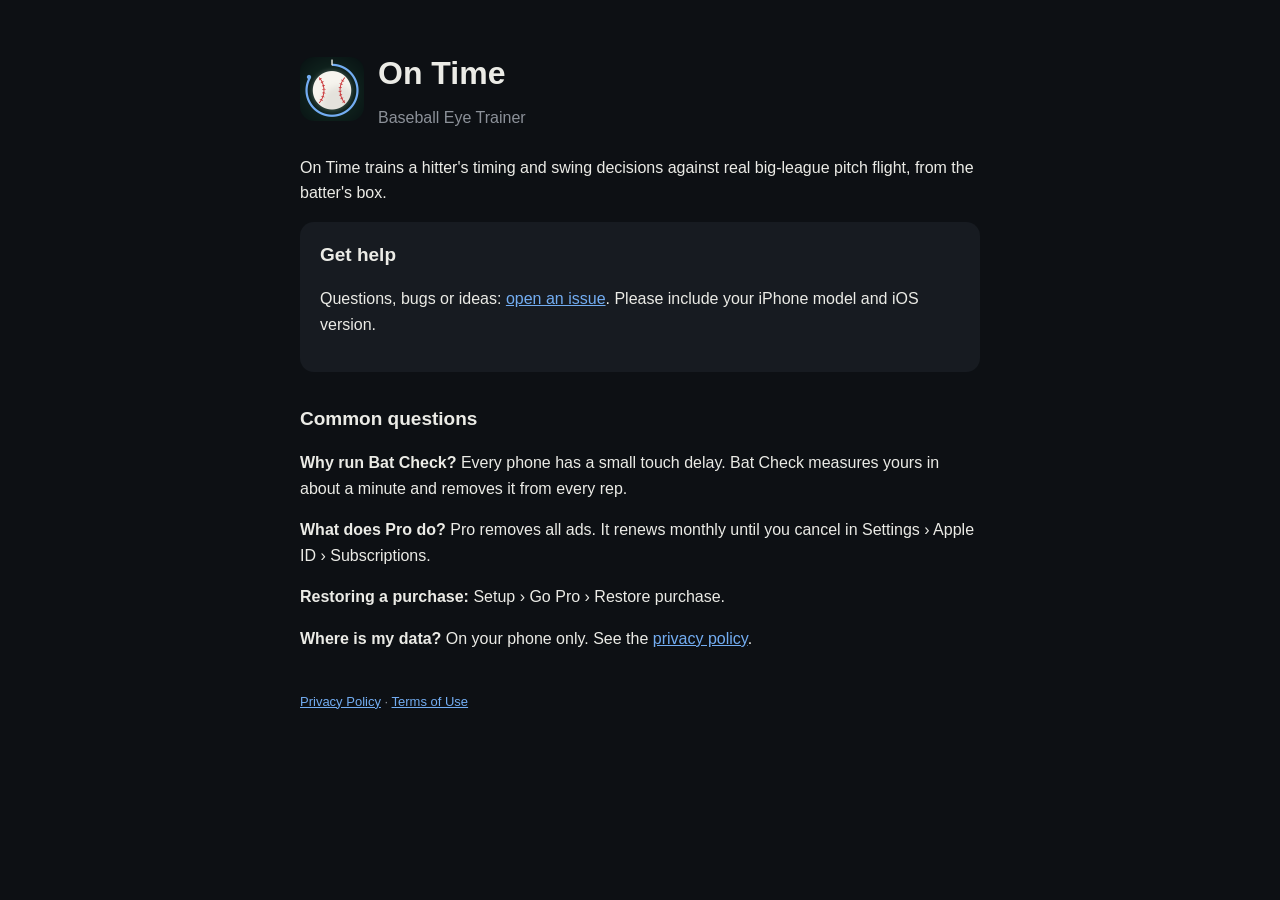
==== index.html @ 45e38807 "Support and privacy pages for On Time Co-Authored-By: Claude Opus 5.5 <noreply@anthropic.com>" ====
<!doctype html><html lang="en"><head><meta charset="utf-8"><meta name="viewport" content="width=device-width,initial-scale=1">
<title>On Time: Baseball Eye Trainer — Support</title><link rel="stylesheet" href="style.css"></head><body><main>
<header><img src="icon.png" alt=""><div><h1>On Time</h1><div class="dim">Baseball Eye Trainer</div></div></header>
<p>On Time trains a hitter's timing and swing decisions against real big-league pitch flight, from the batter's box.</p>
<div class="card"><h2 style="margin-top:0">Get help</h2>
<p>Questions, bugs or ideas: <a href="https://github.com/Joemet123/on-time-app/issues">open an issue</a>. Please include your iPhone model and iOS version.</p></div>
<h2>Common questions</h2>
<p><strong>Why run Bat Check?</strong> Every phone has a small touch delay. Bat Check measures yours in about a minute and removes it from every rep.</p>
<p><strong>What does Pro do?</strong> Pro removes all ads. It renews monthly until you cancel in Settings &rsaquo; Apple ID &rsaquo; Subscriptions.</p>
<p><strong>Restoring a purchase:</strong> Setup &rsaquo; Go Pro &rsaquo; Restore purchase.</p>
<p><strong>Where is my data?</strong> On your phone only. See the <a href="privacy.html">privacy policy</a>.</p>
<footer><a href="privacy.html">Privacy Policy</a> · <a href="https://www.apple.com/legal/internet-services/itunes/dev/stdeula/">Terms of Use</a></footer>
</main></body></html>
---- style.css ----
:root{--bg:#0d1014;--panel:#171b21;--ink:#ebebe6;--dim:#8c9199;--accent:#73adf2}
*{box-sizing:border-box}body{margin:0;background:var(--bg);color:var(--ink);font:16px/1.6 -apple-system,BlinkMacSystemFont,"SF Pro Text",Helvetica,Arial,sans-serif}
main{max-width:720px;margin:0 auto;padding:48px 20px 64px}h1{font-size:32px;margin:0 0 6px}h2{font-size:19px;margin:32px 0 8px}
p,li{color:var(--ink)}.dim{color:var(--dim)}a{color:var(--accent)}header{display:flex;gap:14px;align-items:center;margin-bottom:24px}
header img{width:64px;height:64px;border-radius:14px}.card{background:var(--panel);border-radius:14px;padding:18px 20px;margin:16px 0}
footer{margin-top:40px;font-size:13px;color:var(--dim)}
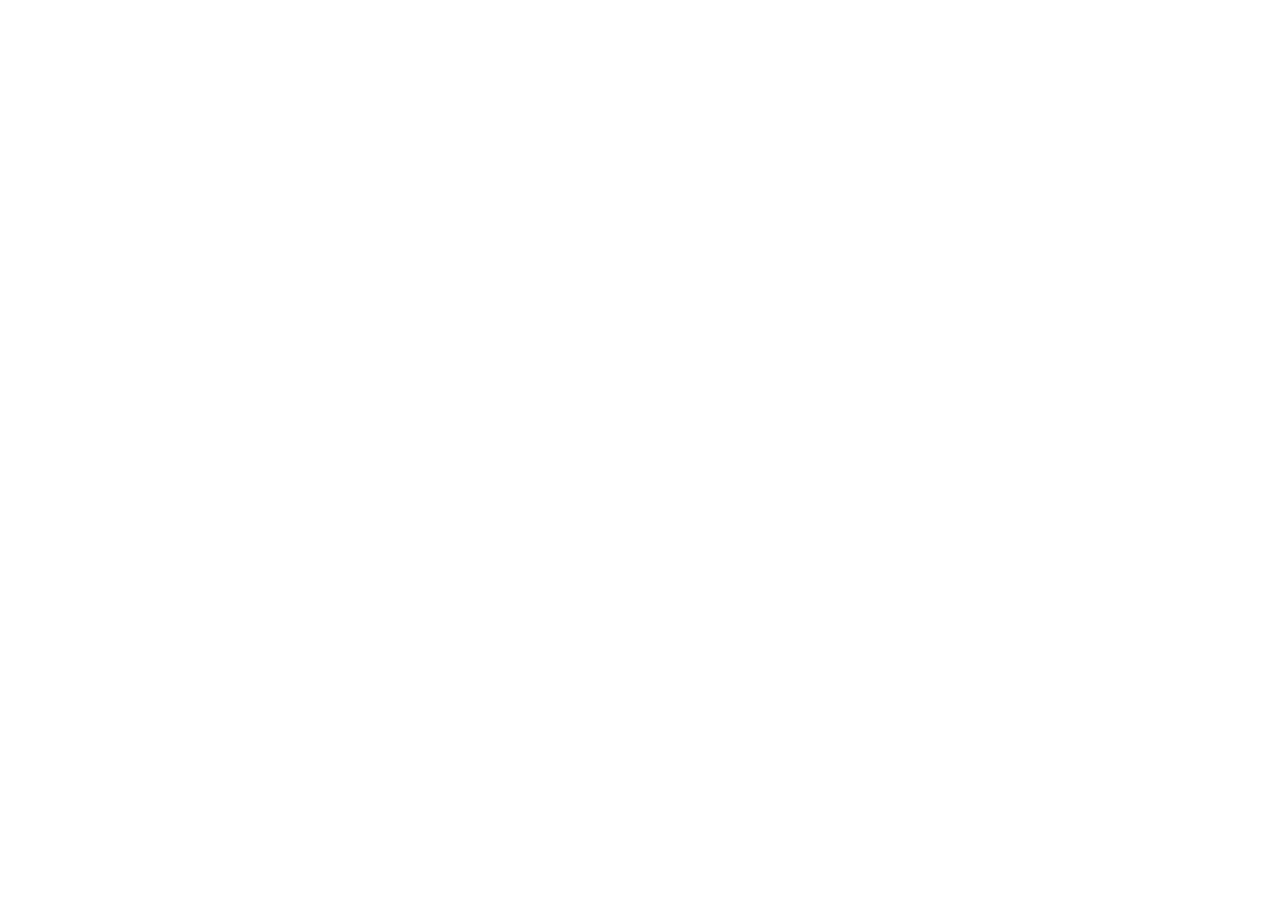
==== commit 0d6d006a: "Support and privacy pages moved to joemet123.com/apps/ontime/ Both pages now forward: support to /ap" ====
--- a/index.html
+++ b/index.html
@@ -1,13 +1,15 @@
-<!doctype html><html lang="en"><head><meta charset="utf-8"><meta name="viewport" content="width=device-width,initial-scale=1">
-<title>On Time: Baseball Eye Trainer — Support</title><link rel="stylesheet" href="style.css"></head><body><main>
-<header><img src="icon.png" alt=""><div><h1>On Time</h1><div class="dim">Baseball Eye Trainer</div></div></header>
-<p>On Time trains a hitter's timing and swing decisions against real big-league pitch flight, from the batter's box.</p>
-<div class="card"><h2 style="margin-top:0">Get help</h2>
-<p>Questions, bugs or ideas: <a href="https://github.com/Joemet123/on-time-app/issues">open an issue</a>. Please include your iPhone model and iOS version.</p></div>
-<h2>Common questions</h2>
-<p><strong>Why run Bat Check?</strong> Every phone has a small touch delay. Bat Check measures yours in about a minute and removes it from every rep.</p>
-<p><strong>What does Pro do?</strong> Pro removes all ads. It renews monthly until you cancel in Settings &rsaquo; Apple ID &rsaquo; Subscriptions.</p>
-<p><strong>Restoring a purchase:</strong> Setup &rsaquo; Go Pro &rsaquo; Restore purchase.</p>
-<p><strong>Where is my data?</strong> On your phone only. See the <a href="privacy.html">privacy policy</a>.</p>
-<footer><a href="privacy.html">Privacy Policy</a> · <a href="https://www.apple.com/legal/internet-services/itunes/dev/stdeula/">Terms of Use</a></footer>
-</main></body></html>
+<!doctype html>
+<html lang="en">
+<head>
+<meta charset="utf-8">
+<meta name="viewport" content="width=device-width, initial-scale=1">
+<title>On Time — Support — moved</title>
+<meta http-equiv="refresh" content="0; url=https://joemet123.com/apps/ontime/contact/">
+<link rel="canonical" href="https://joemet123.com/apps/ontime/contact/">
+<meta name="robots" content="noindex, follow">
+<link rel="stylesheet" href="style.css">
+</head>
+<body><main>
+<p>This page has moved to <a href="https://joemet123.com/apps/ontime/contact/">https://joemet123.com/apps/ontime/contact/</a>.</p>
+</main></body>
+</html>
